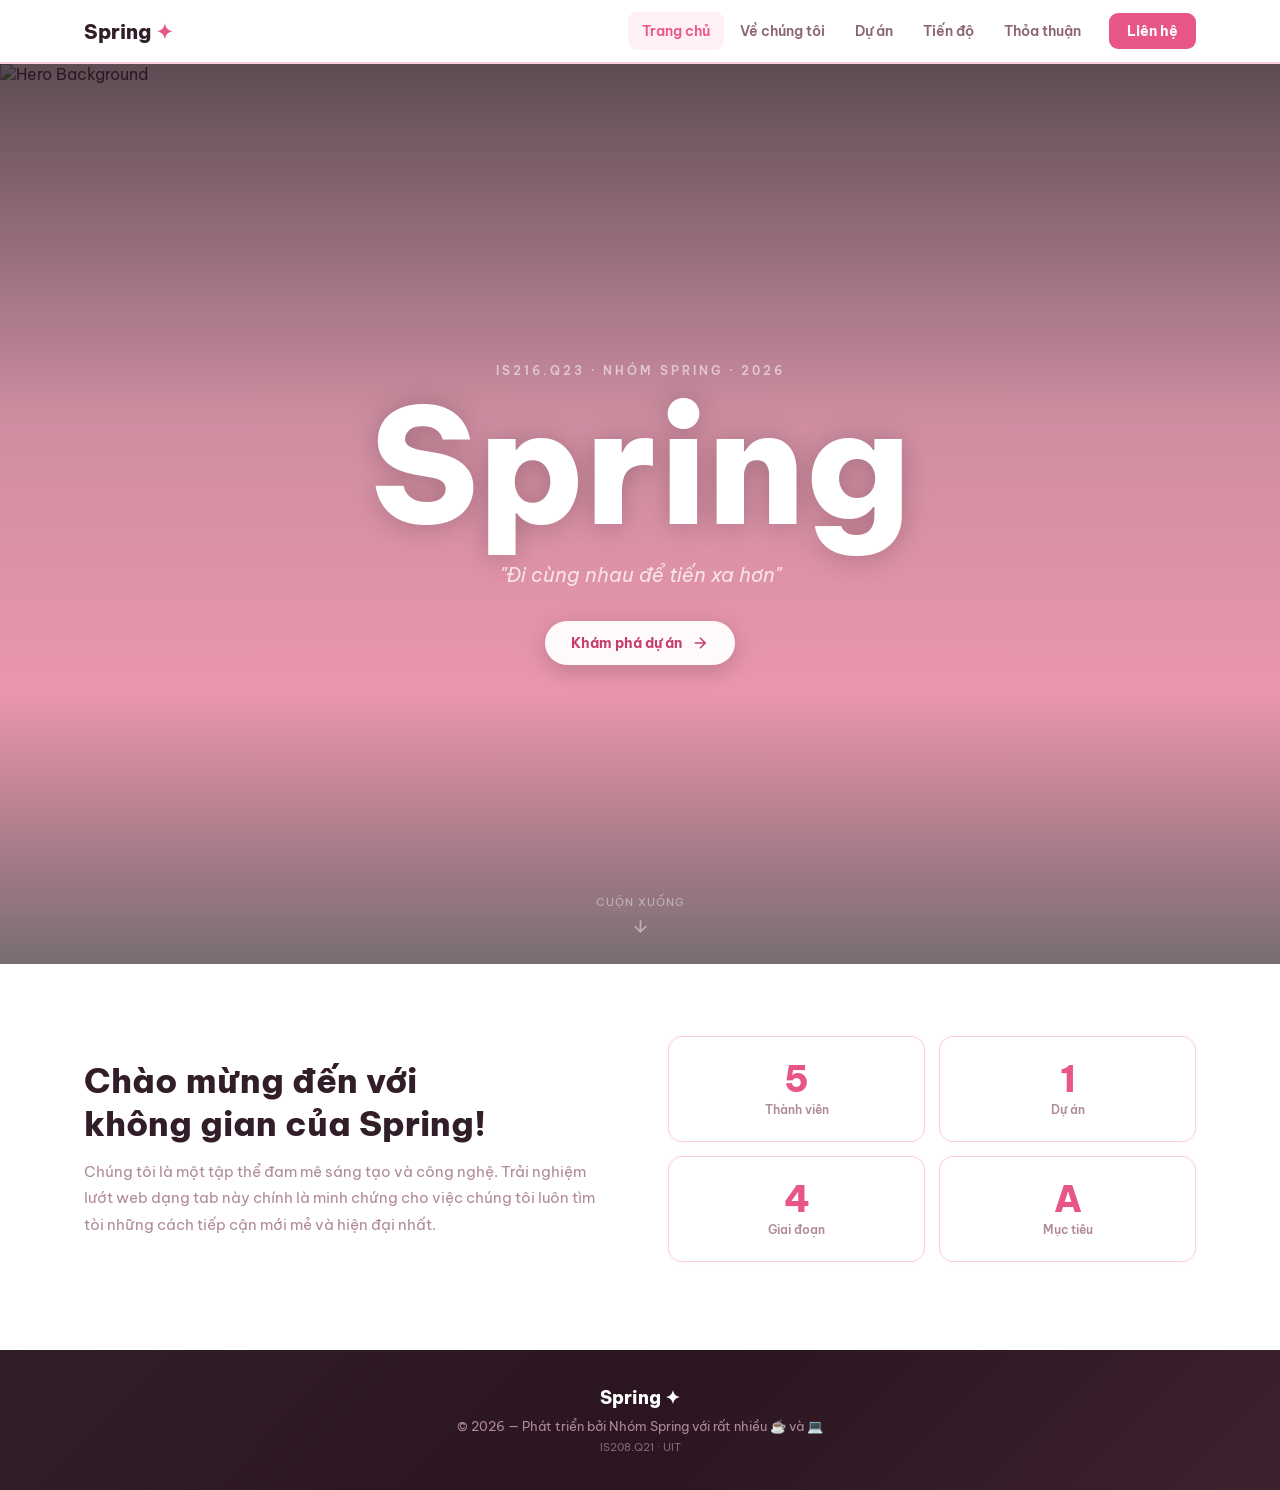
==== index.html @ 21109007 "first commit" ====
<!DOCTYPE html>
<html lang="vi">
<head>
    <meta charset="UTF-8">
    <meta name="viewport" content="width=device-width, initial-scale=1.0">
    <title>Spring — Nhóm Đồ Án IS208</title>
    
    <!-- Fonts -->
    <link rel="preconnect" href="https://fonts.googleapis.com">
    <link rel="preconnect" href="https://fonts.gstatic.com" crossorigin>
    <link href="https://fonts.googleapis.com/css2?family=Be+Vietnam+Pro:ital,wght@0,300;0,400;0,500;0,600;0,700;0,800;1,400&display=swap" rel="stylesheet">
    
    <!-- CSS Files -->
    <link rel="stylesheet" href="css/base.css">
    <link rel="stylesheet" href="css/navbar.css">
    <link rel="stylesheet" href="css/hero.css">
    <link rel="stylesheet" href="css/pages.css">
    <link rel="stylesheet" href="css/modal.css">
    <link rel="stylesheet" href="css/upload.css">
    <link rel="stylesheet" href="css/footer.css">
    <link rel="stylesheet" href="css/responsive.css">
</head>
<body>

    <!-- NAVBAR INJECTED HERE -->
    <div id="header-container"></div>

    <!-- MAIN CONTENT INJECTED HERE -->
    <main id="main-content">
        <!-- Nội dung fragment được tải động vào đây bằng fetch CSS -->
        <section class="page active" style="min-height: 80vh; display: flex; align-items: center; justify-content: center;">
            <div style="text-align: center;">
                <div class="spinner-small" style="width: 32px; height: 32px; border: 3px solid var(--gray-200); border-top-color: var(--pink); border-radius: 50%; animation: spin 0.8s linear infinite; margin: 0 auto 12px;"></div>
                <p style="color: var(--gray-400); font-size: 14px;">Đang tải nội dung website...</p>
                <p style="color: #ef4444; font-size: 13px; margin-top: 10px;">Lưu ý: Mở bằng Live Server để trang hoạt động đúng cấu trúc.</p>
            </div>
        </section>
    </main>

    <!-- FOOTER INJECTED HERE -->
    <div id="footer-container"></div>


    <!-- ═══════════════════════════════════════════
         CÁC MODAL VÀ POPUP CHUNG VẪN ĐỂ Ở TRANG CHỦ HOẶC SẼ CHUYỂN
         Vì dễ gọi js global. Đã rút ngắn index.html
    ═══════════════════════════════════════════ -->

    <!-- POPUP THÀNH VIÊN -->
    <div id="popup-thanh-vien" class="overlay hidden">
        <div class="overlay-backdrop" onclick="dongPopupThanhVien()"></div>
        <div class="popup-card">
            <div class="popup-header">
                <div>
                    <h3 id="popup-ten">Tên thành viên</h3>
                    <p id="popup-vaitro">Vai trò</p>
                </div>
                <button class="close-btn" onclick="dongPopupThanhVien()">
                    <svg width="20" height="20" viewBox="0 0 24 24" fill="none" stroke="currentColor" stroke-width="2"><path d="M18 6L6 18M6 6l12 12"/></svg>
                </button>
            </div>
            <div class="popup-body">
                <div class="popup-row strength">
                    <div class="popup-row-icon">💪</div>
                    <div>
                        <strong>Điểm mạnh</strong>
                        <p id="popup-manh">...</p>
                    </div>
                </div>
                <div class="popup-row improve">
                    <div class="popup-row-icon">🌱</div>
                    <div>
                        <strong>Cần cải thiện</strong>
                        <p id="popup-yeu">...</p>
                    </div>
                </div>
            </div>
        </div>
    </div>

    <!-- ═══════════════════════════════════════════
         MODAL TIẾN ĐỘ 1 -> 4
    ═══════════════════════════════════════════ -->
    <!-- MODAL 1 -->
    <div id="modal-1" class="overlay hidden">
        <div class="overlay-backdrop" onclick="closeModal('modal-1')"></div>
        <div class="modal">
            <div class="modal-header violet">
                <div class="modal-header-meta">
                    <span class="modal-badge">Giai đoạn 1</span>
                    <span class="modal-date">📅 12/02 – 28/02</span>
                </div>
                <h3>Khởi động dự án</h3>
                <button class="close-btn light" onclick="closeModal('modal-1')">
                    <svg width="20" height="20" viewBox="0 0 24 24" fill="none" stroke="currentColor" stroke-width="2"><path d="M18 6L6 18M6 6l12 12"/></svg>
                </button>
            </div>
            <div class="modal-body">
                <div class="modal-summary">
                    <p>Giai đoạn này tập trung vào việc định hình nhóm, chốt đề tài và lên các quy tắc làm việc chung để chuẩn bị cho quá trình code.</p>
                    <div class="progress-bar-wrap">
                        <div class="progress-label"><span>Tiến độ công việc</span><strong>100%</strong></div>
                        <div class="progress-track"><div class="progress-fill done-fill" style="width:100%"></div></div>
                    </div>
                </div>

                <div class="modal-section">
                    <h4><span class="section-icon green">✓</span> Công việc đã thực hiện</h4>
                    <div class="task-list">
                        <div class="task-item done-task">
                            <svg class="task-check" width="20" height="20" viewBox="0 0 20 20" fill="currentColor"><path fill-rule="evenodd" d="M10 18a8 8 0 100-16 8 8 0 000 16zm3.707-9.293a1 1 0 00-1.414-1.414L9 10.586 7.707 9.293a1 1 0 00-1.414 1.414l2 2a1 1 0 001.414 0l4-4z" clip-rule="evenodd"/></svg>
                            <div><strong>Tổ chức họp nhóm (Kick-off) & Chốt đề tài</strong><p>Đã thống nhất lựa chọn đề tài Quản lý Sự kiện.</p></div>
                        </div>
                        <div class="task-item done-task">
                            <svg class="task-check" width="20" height="20" viewBox="0 0 20 20" fill="currentColor"><path fill-rule="evenodd" d="M10 18a8 8 0 100-16 8 8 0 000 16zm3.707-9.293a1 1 0 00-1.414-1.414L9 10.586 7.707 9.293a1 1 0 00-1.414 1.414l2 2a1 1 0 001.414 0l4-4z" clip-rule="evenodd"/></svg>
                            <div><strong>Khởi tạo môi trường làm việc</strong><p>Tạo Repository trên Github, thiết lập Trello.</p></div>
                        </div>
                    </div>
                </div>

                <div class="modal-section">
                    <h4><span class="section-icon blue">📎</span> Tài liệu đính kèm (Tuần 1)</h4>
                    <!-- VÙNG RENDER PDF -->
                    <div id="modal-docs-1"></div>
                </div>
            </div>
        </div>
    </div>

    <!-- MODAL 2 -->
    <div id="modal-2" class="overlay hidden">
        <div class="overlay-backdrop" onclick="closeModal('modal-2')"></div>
        <div class="modal">
            <div class="modal-header sky">
                <div class="modal-header-meta">
                    <span class="modal-badge">Giai đoạn 2</span>
                    <span class="modal-date">📅 Đang tiến hành</span>
                </div>
                <h3>Phân tích và thiết kế</h3>
                <button class="close-btn light" onclick="closeModal('modal-2')">
                    <svg width="20" height="20" viewBox="0 0 24 24" fill="none" stroke="currentColor" stroke-width="2"><path d="M18 6L6 18M6 6l12 12"/></svg>
                </button>
            </div>
            <div class="modal-body">
                <div class="modal-summary">
                    <p>Giai đoạn phân tích yêu cầu, thiết kế cơ sở dữ liệu và xây dựng wireframe giao diện hệ thống.</p>
                    <div class="progress-bar-wrap">
                        <div class="progress-label"><span>Tiến độ công việc</span><strong>60%</strong></div>
                        <div class="progress-track"><div class="progress-fill progress-fill-sky" style="width:60%"></div></div>
                    </div>
                </div>
                <div class="modal-section">
                    <h4><span class="section-icon green">✓</span> Công việc đã thực hiện</h4>
                    <div class="task-list">
                        <div class="task-item done-task">
                            <svg class="task-check" width="20" height="20" viewBox="0 0 20 20" fill="currentColor"><path fill-rule="evenodd" d="M10 18a8 8 0 100-16 8 8 0 000 16zm3.707-9.293a1 1 0 00-1.414-1.414L9 10.586 7.707 9.293a1 1 0 00-1.414 1.414l2 2a1 1 0 001.414 0l4-4z" clip-rule="evenodd"/></svg>
                            <div><strong>Viết tài liệu Business Case</strong><p>Phân tích bối cảnh dự án, xác định phạm vi.</p></div>
                        </div>
                    </div>
                </div>
                <div class="modal-section">
                    <h4><span class="section-icon blue">📎</span> Tài liệu đính kèm (Tuần 2)</h4>
                    <!-- VÙNG RENDER PDF -->
                    <div id="modal-docs-2"></div>
                </div>
            </div>
        </div>
    </div>

    <!-- MODAL 3 -->
    <div id="modal-3" class="overlay hidden">
        <div class="overlay-backdrop" onclick="closeModal('modal-3')"></div>
        <div class="modal">
            <div class="modal-header slate">
                <div class="modal-header-meta">
                    <span class="modal-badge">Giai đoạn 3</span>
                    <span class="modal-date">📅 Sắp tới</span>
                </div>
                <h3>Thực hiện đồ án</h3>
                <button class="close-btn light" onclick="closeModal('modal-3')">
                    <svg width="20" height="20" viewBox="0 0 24 24" fill="none" stroke="currentColor" stroke-width="2"><path d="M18 6L6 18M6 6l12 12"/></svg>
                </button>
            </div>
            <div class="modal-body">
                <div class="modal-summary">
                    <p>Giai đoạn lập trình frontend, backend và thực hiện kiểm thử toàn diện hệ thống.</p>
                    <div class="progress-bar-wrap">
                        <div class="progress-label"><span>Tiến độ công việc</span><strong>0%</strong></div>
                        <div class="progress-track"><div class="progress-fill" style="width:0%"></div></div>
                    </div>
                </div>
                <div class="modal-section">
                    <h4><span class="section-icon gray">📋</span> Công việc dự kiến</h4>
                    <div class="task-list">
                        <div class="task-item pending-task">
                            <svg class="task-pending" width="20" height="20" viewBox="0 0 24 24" fill="none" stroke="currentColor" stroke-width="2"><circle cx="12" cy="12" r="10"/><path d="M12 6v6l4 2"/></svg>
                            <div><strong>Phát triển Web Application</strong><p>Xây dựng frontend, backend và tích hợp Cổng thanh toán.</p></div>
                        </div>
                    </div>
                </div>
                <div class="modal-section">
                    <h4><span class="section-icon blue">📎</span> Tài liệu đính kèm (Tuần 3)</h4>
                    <!-- VÙNG RENDER PDF -->
                    <div id="modal-docs-3"></div>
                </div>
            </div>
        </div>
    </div>

    <!-- MODAL 4 -->
    <div id="modal-4" class="overlay hidden">
        <div class="overlay-backdrop" onclick="closeModal('modal-4')"></div>
        <div class="modal">
            <div class="modal-header slate">
                <div class="modal-header-meta">
                    <span class="modal-badge">Giai đoạn 4</span>
                    <span class="modal-date">📅 Sắp tới</span>
                </div>
                <h3>Báo cáo & Nộp đồ án</h3>
                <button class="close-btn light" onclick="closeModal('modal-4')">
                    <svg width="20" height="20" viewBox="0 0 24 24" fill="none" stroke="currentColor" stroke-width="2"><path d="M18 6L6 18M6 6l12 12"/></svg>
                </button>
            </div>
            <div class="modal-body">
                <div class="modal-summary">
                    <p>Giai đoạn hoàn thiện tài liệu, quay video demo, chuẩn bị báo cáo và nộp đồ án chính thức.</p>
                </div>
                <div class="modal-section">
                    <h4><span class="section-icon blue">📎</span> Tài liệu đính kèm (Tuần 4)</h4>
                    <!-- VÙNG RENDER PDF -->
                    <div id="modal-docs-4"></div>
                </div>
            </div>
        </div>
    </div>

    <!-- JS Files -->
    <script src="js/main.js"></script>

</body>
</html>
---- css/base.css ----
/* ═══════════════════════════════════════════
   VARIABLES & RESET
═══════════════════════════════════════════ */
:root {
  --pink:        #e85588;
  --pink-light:  #f07baa;
  --pink-dark:   #c73d6e;
  --pink-bg:     #fff0f5;
  --pink-border: #fccde0;

  --mint:     #3fbe8c;
  --mint-bg:  #edfaf3;

  --sky:      #3aaced;
  --sky-bg:   #edf6fd;

  --gray-50:  #fdf8f9;
  --gray-100: #f5edf0;
  --gray-200: #e8d8de;
  --gray-300: #d4b8c2;
  --gray-400: #b08a98;
  --gray-500: #8b6572;
  --gray-600: #6b4d58;
  --gray-700: #4e3540;
  --gray-800: #321e28;
  --white:    #ffffff;

  --radius:    14px;
  --radius-sm: 9px;
  --radius-lg: 20px;

  --shadow-sm: 0 1px 4px rgba(180,80,110,.06);
  --shadow-md: 0 4px 16px rgba(180,80,110,.10);
  --shadow-lg: 0 12px 36px rgba(180,80,110,.13);
  --shadow-xl: 0 24px 64px rgba(180,80,110,.16);

  --font: 'Be Vietnam Pro', sans-serif;

  --nav-h: 64px;
  --ease: 0.22s cubic-bezier(0.4, 0, 0.2, 1);
}

*, *::before, *::after { box-sizing: border-box; margin: 0; padding: 0; }
html { scroll-behavior: smooth; }

body {
  font-family: var(--font);
  background: linear-gradient(180deg, var(--gray-50) 0%, #fef5f8 50%, var(--gray-50) 100%);
  background-attachment: fixed;
  color: var(--gray-700);
  min-height: 100vh;
  display: flex;
  flex-direction: column;
  -webkit-font-smoothing: antialiased;
}

img { display: block; max-width: 100%; }
a   { text-decoration: none; color: inherit; }
button { cursor: pointer; border: none; background: none; font-family: inherit; }
ul { list-style: none; }

/* ═══════════════════════════════════════════
   SCROLLBAR
═══════════════════════════════════════════ */
::-webkit-scrollbar { width: 5px; }
::-webkit-scrollbar-track { background: var(--gray-100); }
::-webkit-scrollbar-thumb { background: var(--pink-light); border-radius: 5px; }

/* ═══════════════════════════════════════════
   MAIN & PAGES
═══════════════════════════════════════════ */
main { flex: 1; padding-top: var(--nav-h); }

.page { display: none; animation: fadeUp 0.35s ease both; }
.page.active { display: block; }

@keyframes fadeUp {
  from { opacity: 0; transform: translateY(16px); }
  to   { opacity: 1; transform: translateY(0); }
}

/* ═══════════════════════════════════════════
   PAGE HEADER (shared across pages)
═══════════════════════════════════════════ */
.page-header {
  text-align: center;
  padding: 60px 24px 36px;
  max-width: 680px;
  margin: 0 auto;
}

.page-eyebrow {
  font-size: 11px;
  font-weight: 700;
  letter-spacing: 2.5px;
  text-transform: uppercase;
  color: var(--pink);
  margin-bottom: 10px;
}

.page-title {
  font-size: clamp(28px, 5vw, 42px);
  font-weight: 800;
  color: var(--gray-800);
  line-height: 1.15;
  margin-bottom: 12px;
}

.page-desc {
  font-size: 15px;
  color: var(--gray-400);
  line-height: 1.65;
}
---- css/navbar.css ----
/* ═══════════════════════════════════════════
   NAVBAR
═══════════════════════════════════════════ */
#navbar {
  position: fixed;
  top: 0; width: 100%;
  height: var(--nav-h);
  z-index: 100;
  background: rgba(255,255,255,0.93);
  backdrop-filter: blur(14px);
  -webkit-backdrop-filter: blur(14px);
  border-bottom: 2px solid var(--pink-border);
  transition: background var(--ease), border-color var(--ease), box-shadow var(--ease);
}

.nav-inner {
  max-width: 1160px;
  margin: 0 auto;
  padding: 0 24px;
  height: 100%;
  display: flex;
  align-items: center;
  gap: 6px;
}

.nav-logo {
  font-size: 20px;
  font-weight: 800;
  color: var(--gray-800);
  cursor: pointer;
  margin-right: auto;
  transition: color var(--ease), text-shadow var(--ease);
}
.nav-logo:hover { color: var(--pink); }

.logo-dot {
  color: var(--pink);
  display: inline-block;
  animation: spin-slow 8s linear infinite;
}
@keyframes spin-slow { to { transform: rotate(360deg); } }

.nav-links { display: flex; align-items: center; gap: 2px; }

.nav-tab {
  height: 38px;
  padding: 0 14px;
  border-radius: 9px;
  font-size: 14px;
  font-weight: 600;
  color: var(--gray-500);
  transition: all var(--ease);
}
.nav-tab:hover  { color: var(--pink); background: var(--pink-bg); }
.nav-tab.active { color: var(--pink); background: var(--pink-bg); }


.btn-contact {
  height: 36px;
  padding: 0 18px;
  background: var(--pink);
  color: #fff;
  border-radius: 9px;
  font-size: 14px;
  font-weight: 700;
  margin-left: 8px;
  transition: all var(--ease);
}
.btn-contact:hover {
  background: var(--pink-dark);
  transform: translateY(-1px);
  box-shadow: 0 4px 14px rgba(232,98,138,.35);
}

.hamburger {
  display: none;
  flex-direction: column;
  justify-content: center;
  align-items: center;
  gap: 5px;
  width: 38px; height: 38px;
  border-radius: 9px;
  transition: background var(--ease);
}
.hamburger:hover { background: var(--gray-100); }
.hamburger span {
  display: block;
  width: 20px; height: 2px;
  background: var(--gray-600);
  border-radius: 2px;
  transition: all var(--ease);
}
---- css/hero.css ----
/* ═══════════════════════════════════════════
   HERO
═══════════════════════════════════════════ */
#trang-chu { padding-top: 0 !important; }

.hero {
  position: relative;
  height: 100vh;
  min-height: 580px;
  display: flex;
  align-items: center;
  justify-content: center;
  overflow: hidden;
}

.hero-bg { position: absolute; inset: 0; }
.hero-bg img { width: 100%; height: 100%; object-fit: cover; }

/* FIX: Overlay tối hơn ở phía trên để chữ navbar luôn đọc được */
.hero-overlay {
  position: absolute;
  inset: 0;
  background: linear-gradient(
    180deg,
    rgba(30, 10, 20, 0.72) 0%,
    rgba(160, 40, 75, 0.50) 40%,
    rgba(220, 70, 110, 0.55) 70%,
    rgba(30, 10, 20, 0.60) 100%
  );
}

.hero-content {
  position: relative;
  z-index: 2;
  text-align: center;
  padding: 0 24px;
}

.hero-eyebrow {
  font-size: 12px;
  font-weight: 600;
  letter-spacing: 3px;
  text-transform: uppercase;
  color: rgba(255,255,255,.55);
  margin-bottom: 14px;
}

.hero-title {
  font-size: clamp(80px, 18vw, 160px);
  font-weight: 800;
  color: #fff;
  line-height: .92;
  margin-bottom: 22px;
  text-shadow: 0 2px 28px rgba(0,0,0,.22);
}

.hero-subtitle {
  font-size: clamp(15px, 2.2vw, 20px);
  color: rgba(255,255,255,.75);
  font-style: italic;
  font-weight: 400;
  margin-bottom: 34px;
}

.hero-cta {
  display: inline-flex;
  align-items: center;
  gap: 9px;
  background: rgba(255,255,255,.95);
  color: var(--pink-dark);
  font-weight: 700;
  font-size: 14px;
  padding: 13px 26px;
  border-radius: 50px;
  transition: all var(--ease);
  box-shadow: 0 6px 22px rgba(0,0,0,.18);
}
.hero-cta:hover { transform: translateY(-3px); box-shadow: 0 14px 40px rgba(0,0,0,.26); }
.hero-cta svg { transition: transform var(--ease); }
.hero-cta:hover svg { transform: translateX(4px); }

.hero-scroll {
  position: absolute;
  bottom: 28px;
  left: 50%;
  transform: translateX(-50%);
  display: flex;
  flex-direction: column;
  align-items: center;
  gap: 7px;
  color: rgba(255,255,255,.45);
  font-size: 11px;
  letter-spacing: 1px;
  text-transform: uppercase;
  cursor: pointer;
  animation: bounce 2.4s infinite;
  z-index: 2;
  transition: color var(--ease);
}
.hero-scroll:hover { color: rgba(255,255,255,.85); }

@keyframes bounce {
  0%, 100% { transform: translateX(-50%) translateY(0); }
  55%       { transform: translateX(-50%) translateY(8px); }
}

/* ═══════════════════════════════════════════
   HOME INTRO
═══════════════════════════════════════════ */
.home-intro {
  padding: 72px 24px 88px;
  max-width: 1160px;
  margin: 0 auto;
}

.intro-grid {
  display: grid;
  grid-template-columns: 1fr 1fr;
  gap: 56px;
  align-items: center;
}

.intro-text h2 {
  font-size: clamp(24px, 4vw, 34px);
  font-weight: 800;
  color: var(--gray-800);
  line-height: 1.25;
  margin-bottom: 14px;
}

.intro-text p {
  font-size: 15px;
  line-height: 1.75;
  color: var(--gray-400);
}

.intro-stats {
  display: grid;
  grid-template-columns: 1fr 1fr;
  gap: 14px;
}

.stat-card {
  background: var(--white);
  border: 1.5px solid var(--pink-border);
  border-radius: var(--radius);
  padding: 24px 20px;
  display: flex;
  flex-direction: column;
  align-items: center;
  gap: 5px;
  box-shadow: var(--shadow-sm);
  transition: all var(--ease);
}
.stat-card:hover {
  box-shadow: var(--shadow-md), 0 0 20px rgba(232,85,136,.08);
  transform: translateY(-3px);
  border-color: var(--pink-light);
}

.stat-num {
  font-size: 36px;
  font-weight: 800;
  color: var(--pink);
  line-height: 1;
}

.stat-label {
  font-size: 12px;
  color: var(--gray-400);
  font-weight: 600;
}
---- css/pages.css ----
/* ═══════════════════════════════════════════
   MEMBERS
═══════════════════════════════════════════ */
.members-grid {
  display: flex;
  flex-wrap: wrap;
  justify-content: center;
  gap: 18px;
  padding: 0 24px 80px;
  max-width: 1160px;
  margin: 0 auto;
}

.member-card {
  width: calc(20% - 15px);
  min-width: 180px;
  max-width: 220px;
  background: var(--white);
  border: 1.5px solid var(--gray-200);
  border-radius: var(--radius-lg);
  overflow: hidden;
  cursor: pointer;
  transition: all var(--ease);
  box-shadow: var(--shadow-sm);
}
.member-card:hover {
  transform: translateY(-5px);
  box-shadow: var(--shadow-lg);
  border-color: var(--pink-light);
}

.member-img-wrap {
  position: relative;
  aspect-ratio: 1;
  overflow: hidden;
  background: var(--pink-bg);
}

.member-img-wrap img {
  width: 100%; height: 100%;
  object-fit: cover;
  transition: transform 0.4s ease;
}
.member-card:hover .member-img-wrap img { transform: scale(1.05); }

.member-img-overlay {
  position: absolute;
  inset: 0;
  background: rgba(200,60,100,.68);
  display: flex;
  align-items: center;
  justify-content: center;
  opacity: 0;
  transition: opacity var(--ease);
  backdrop-filter: blur(3px);
}
.member-img-overlay span { color: #fff; font-weight: 700; font-size: 13px; }
.member-card:hover .member-img-overlay { opacity: 1; }

.member-info { padding: 14px 16px; text-align: center; }

.member-info h3 {
  font-size: 15px;
  font-weight: 800;
  color: var(--gray-800);
  margin-bottom: 7px;
}

.member-badge {
  display: inline-block;
  padding: 3px 11px;
  border-radius: 50px;
  font-size: 11px;
  font-weight: 700;
  background: var(--gray-100);
  color: var(--gray-400);
}
.member-badge.leader { background: var(--pink-bg); color: var(--pink); }

/* ═══════════════════════════════════════════
   PROJECT PLACEHOLDER
═══════════════════════════════════════════ */
.project-placeholder {
  max-width: 480px;
  margin: 0 auto 80px;
  text-align: center;
  background: var(--white);
  border: 2px dashed var(--pink-border);
  border-radius: var(--radius-lg);
  padding: 56px 36px;
}

.placeholder-icon { font-size: 52px; margin-bottom: 14px; }

.project-placeholder h3 {
  font-size: 18px;
  font-weight: 800;
  color: var(--gray-700);
  margin-bottom: 8px;
}

.project-placeholder p { color: var(--gray-400); font-size: 14px; margin-bottom: 22px; }

.btn-outline {
  display: inline-block;
  padding: 10px 22px;
  border: 2px solid var(--pink);
  border-radius: 9px;
  color: var(--pink);
  font-weight: 700;
  font-size: 14px;
  transition: all var(--ease);
}
.btn-outline:hover { background: var(--pink); color: #fff; transform: translateY(-2px); }

/* ═══════════════════════════════════════════
   TIMELINE
═══════════════════════════════════════════ */
.timeline {
  max-width: 780px;
  margin: 0 auto;
  padding: 0 24px 80px;
  position: relative;
}

.timeline::before {
  content: '';
  position: absolute;
  left: calc(24px + 22px);
  top: 0; bottom: 0;
  width: 2px;
  background: var(--gray-200);
}

.timeline-item {
  display: flex;
  gap: 22px;
  margin-bottom: 22px;
  position: relative;
}

.timeline-dot {
  width: 44px; height: 44px;
  border-radius: 50%;
  display: flex;
  align-items: center;
  justify-content: center;
  font-size: 16px;
  font-weight: 800;
  flex-shrink: 0;
  position: relative;
  z-index: 1;
  background: var(--pink);
  color: #fff;
  border: 3px solid var(--gray-50);
  box-shadow: 0 0 0 2px var(--pink);
}

.timeline-dot.pulse {
  background: var(--sky);
  box-shadow: 0 0 0 2px var(--sky);
  animation: pulse-ring 2.2s infinite;
}

@keyframes pulse-ring {
  0%   { box-shadow: 0 0 0 2px var(--sky); }
  50%  { box-shadow: 0 0 0 8px rgba(58,172,237,.15); }
  100% { box-shadow: 0 0 0 2px var(--sky); }
}

.timeline-dot.muted {
  background: var(--gray-200);
  color: var(--gray-400);
  box-shadow: 0 0 0 2px var(--gray-200);
}

.timeline-card {
  flex: 1;
  background: var(--white);
  border: 1.5px solid var(--gray-200);
  border-radius: var(--radius);
  padding: 18px 22px;
  display: flex;
  align-items: center;
  gap: 18px;
  box-shadow: var(--shadow-sm);
  transition: all var(--ease);
}
.timeline-card:hover { box-shadow: var(--shadow-md); transform: translateY(-2px); }

.muted-card { opacity: 0.55; }
.muted-card:hover { opacity: 1; }

.timeline-meta { flex-shrink: 0; min-width: 126px; }

.timeline-week {
  display: block;
  font-size: 12px;
  font-weight: 700;
  color: var(--pink);
  background: var(--pink-bg);
  padding: 3px 10px;
  border-radius: 6px;
  margin-bottom: 6px;
  width: fit-content;
}
.timeline-week.muted { color: var(--gray-400); background: var(--gray-100); }

.timeline-status {
  display: flex;
  align-items: center;
  gap: 5px;
  font-size: 11px;
  font-weight: 700;
  letter-spacing: .5px;
  text-transform: uppercase;
}
.done-status     { color: var(--mint); }
.progress-status { color: var(--sky);  }
.pending-status  { color: var(--gray-400); }

.spin { animation: spin 1.6s linear infinite; }
@keyframes spin { to { transform: rotate(360deg); } }

.timeline-body { flex: 1; }
.timeline-body h3 {
  font-size: 16px;
  font-weight: 800;
  color: var(--gray-800);
  margin-bottom: 3px;
}
.timeline-body p { font-size: 13px; color: var(--gray-400); line-height: 1.5; }

.btn-detail {
  display: flex;
  align-items: center;
  gap: 6px;
  padding: 9px 16px;
  border-radius: 9px;
  font-size: 13px;
  font-weight: 700;
  white-space: nowrap;
  flex-shrink: 0;
  color: var(--pink);
  background: var(--pink-bg);
  transition: all var(--ease);
}
.btn-detail:hover { background: var(--pink); color: #fff; }
.btn-detail svg   { transition: transform var(--ease); }
.btn-detail:hover svg { transform: translateX(3px); }

.muted-btn { color: var(--gray-400); background: var(--gray-100); }
.muted-btn:hover { background: var(--gray-600); color: #fff; }

/* ═══════════════════════════════════════════
   CONTRACT
═══════════════════════════════════════════ */
.contract-grid {
  display: grid;
  grid-template-columns: repeat(auto-fill, minmax(260px, 1fr));
  gap: 18px;
  padding: 0 24px 80px;
  max-width: 1160px;
  margin: 0 auto;
}

.contract-card {
  background: var(--white);
  border: 1.5px solid var(--gray-200);
  border-radius: var(--radius);
  padding: 26px;
  box-shadow: var(--shadow-sm);
  transition: all var(--ease);
}
.contract-card:hover {
  box-shadow: var(--shadow-md);
  transform: translateY(-3px);
  border-color: var(--pink-border);
}

.contract-icon { font-size: 26px; margin-bottom: 11px; }

.contract-card h3 {
  font-size: 15px;
  font-weight: 800;
  color: var(--gray-800);
  margin-bottom: 12px;
}

.contract-card ul { display: flex; flex-direction: column; gap: 7px; }
.contract-card li {
  font-size: 13px;
  color: var(--gray-500);
  line-height: 1.55;
  padding-left: 13px;
  position: relative;
}
.contract-card li::before {
  content: '–';
  position: absolute;
  left: 0;
  color: var(--pink-light);
}
---- css/modal.css ----
/* ═══════════════════════════════════════════
   OVERLAY
═══════════════════════════════════════════ */
.overlay {
  position: fixed;
  inset: 0;
  z-index: 200;
  display: flex;
  align-items: center;
  justify-content: center;
  padding: 16px;
}
.overlay.hidden { display: none; }

.overlay-backdrop {
  position: absolute;
  inset: 0;
  background: rgba(50,15,28,.55);
  backdrop-filter: blur(6px);
}

/* ═══════════════════════════════════════════
   POPUP THÀNH VIÊN
═══════════════════════════════════════════ */
.popup-card {
  background: var(--white);
  border-radius: var(--radius-lg);
  width: 100%;
  max-width: 420px;
  overflow: hidden;
  box-shadow: var(--shadow-xl);
  position: relative;
  z-index: 1;
  animation: popIn 0.28s cubic-bezier(0.34, 1.56, 0.64, 1);
}

@keyframes popIn {
  from { opacity: 0; transform: scale(0.92) translateY(8px); }
  to   { opacity: 1; transform: scale(1) translateY(0); }
}

.popup-header {
  background: linear-gradient(135deg, var(--pink) 0%, var(--pink-dark) 100%);
  padding: 22px;
  display: flex;
  justify-content: space-between;
  align-items: flex-start;
  gap: 14px;
}

.popup-header h3 { font-size: 18px; font-weight: 800; color: #fff; margin-bottom: 3px; }
.popup-header p  {
  font-size: 11px;
  font-weight: 600;
  letter-spacing: 1px;
  text-transform: uppercase;
  color: rgba(255,255,255,.6);
}

.close-btn {
  width: 34px; height: 34px;
  border-radius: 50%;
  background: rgba(255,255,255,.15);
  color: #fff;
  display: flex;
  align-items: center;
  justify-content: center;
  flex-shrink: 0;
  transition: background var(--ease);
}
.close-btn:hover { background: rgba(255,255,255,.28); }
.close-btn.light { color: rgba(255,255,255,.8); }

.popup-body { padding: 20px; display: flex; flex-direction: column; gap: 12px; }

.popup-row {
  display: flex;
  gap: 13px;
  padding: 14px;
  border-radius: var(--radius-sm);
}
.popup-row.strength { background: var(--mint-bg); }
.popup-row.improve  { background: var(--pink-bg); }

.popup-row-icon { font-size: 22px; flex-shrink: 0; }

.popup-row strong {
  display: block;
  font-size: 11px;
  font-weight: 800;
  color: var(--gray-600);
  margin-bottom: 4px;
  text-transform: uppercase;
  letter-spacing: .5px;
}

.popup-row p { font-size: 13px; color: var(--gray-500); line-height: 1.55; }

/* ═══════════════════════════════════════════
   MODAL TIẾN ĐỘ
═══════════════════════════════════════════ */
.modal {
  background: var(--white);
  border-radius: var(--radius-lg);
  width: 100%;
  max-width: 620px;
  max-height: 90vh;
  display: flex;
  flex-direction: column;
  overflow: hidden;
  box-shadow: var(--shadow-xl);
  position: relative;
  z-index: 1;
  animation: popIn 0.28s cubic-bezier(0.34, 1.56, 0.64, 1);
}

.modal-header { padding: 28px 28px 22px; position: relative; flex-shrink: 0; }
.modal-header.violet { background: linear-gradient(135deg, var(--pink) 0%, var(--pink-dark) 100%); }
.modal-header.sky    { background: linear-gradient(135deg, var(--sky) 0%, #2890c8 100%); }
.modal-header.slate  { background: linear-gradient(135deg, #6b7280 0%, #4b5563 100%); }

.modal-header-meta {
  display: flex;
  align-items: center;
  gap: 10px;
  margin-bottom: 8px;
}

.modal-badge {
  padding: 3px 10px;
  background: rgba(255,255,255,.2);
  color: #fff;
  font-size: 11px;
  font-weight: 800;
  letter-spacing: 1px;
  text-transform: uppercase;
  border-radius: 50px;
}

.modal-date { font-size: 12px; color: rgba(255,255,255,.65); }

.modal-header h3 { font-size: 24px; font-weight: 800; color: #fff; }

.modal-header .close-btn { position: absolute; top: 18px; right: 18px; }

.modal-body {
  padding: 24px;
  overflow-y: auto;
  flex: 1;
}
.modal-body::-webkit-scrollbar { width: 4px; }
.modal-body::-webkit-scrollbar-thumb { background: var(--pink-light); border-radius: 4px; }

.modal-summary {
  background: var(--gray-50);
  border: 1px solid var(--gray-200);
  border-radius: var(--radius-sm);
  padding: 18px;
  margin-bottom: 22px;
}
.modal-summary p { font-size: 13px; color: var(--gray-500); line-height: 1.6; margin-bottom: 14px; }

.progress-label {
  display: flex;
  justify-content: space-between;
  font-size: 12px;
  font-weight: 700;
  color: var(--gray-600);
  margin-bottom: 7px;
}

.progress-track {
  height: 7px;
  background: var(--gray-200);
  border-radius: 50px;
  overflow: hidden;
}

.progress-fill {
  height: 100%;
  background: var(--gray-300);
  border-radius: 50px;
  transition: width 0.8s ease;
}
.done-fill         { background: linear-gradient(90deg, var(--mint), #6ee7b7); }
.progress-fill-sky { background: linear-gradient(90deg, var(--sky), #7dd3fc); }

.modal-section { margin-bottom: 22px; }

.modal-section h4 {
  display: flex;
  align-items: center;
  gap: 9px;
  font-size: 14px;
  font-weight: 800;
  color: var(--gray-800);
  margin-bottom: 12px;
}

.section-icon {
  width: 26px; height: 26px;
  border-radius: 7px;
  display: flex;
  align-items: center;
  justify-content: center;
  font-size: 12px;
  font-weight: 800;
  flex-shrink: 0;
}
.section-icon.green { background: var(--mint-bg); color: var(--mint); }
.section-icon.blue  { background: #eff6ff; color: #3b82f6; }
.section-icon.gray  { background: var(--gray-100); color: var(--gray-400); }

.task-list { display: flex; flex-direction: column; gap: 9px; }

.task-item {
  display: flex;
  gap: 11px;
  padding: 13px 15px;
  border-radius: var(--radius-sm);
  border: 1px solid transparent;
  transition: border-color var(--ease);
}
.done-task    { background: var(--mint-bg); border-color: #a7f3d0; }
.done-task:hover { border-color: #6ee7b7; }
.pending-task { background: var(--gray-50); border-color: var(--gray-200); }

.task-check   { color: var(--mint); flex-shrink: 0; margin-top: 2px; }
.task-pending { color: var(--gray-300); flex-shrink: 0; margin-top: 2px; }

.task-item strong { display: block; font-size: 13px; font-weight: 800; color: var(--gray-800); margin-bottom: 2px; }
.task-item p      { font-size: 12px; color: var(--gray-400); line-height: 1.5; }

.file-grid { display: grid; grid-template-columns: 1fr 1fr; gap: 9px; }

.file-card {
  display: flex;
  align-items: center;
  gap: 10px;
  padding: 11px;
  background: var(--white);
  border: 1px solid var(--gray-200);
  border-radius: var(--radius-sm);
  transition: all var(--ease);
}
.file-card:hover { border-color: var(--pink-light); box-shadow: var(--shadow-sm); }

.file-icon {
  width: 40px; height: 40px;
  border-radius: 9px;
  display: flex;
  align-items: center;
  justify-content: center;
  font-size: 10px;
  font-weight: 800;
  letter-spacing: .5px;
  flex-shrink: 0;
}
.file-icon.pdf  { background: #fff0f0; color: #ef4444; }
.file-icon.docx { background: #eff6ff; color: #3b82f6; }

.file-info { flex: 1; min-width: 0; }
.file-info strong {
  display: block;
  font-size: 12px;
  font-weight: 700;
  color: var(--gray-700);
  white-space: nowrap;
  overflow: hidden;
  text-overflow: ellipsis;
}
.file-info span { font-size: 11px; color: var(--gray-400); }

.file-dl { color: var(--gray-300); flex-shrink: 0; transition: color var(--ease); }
.file-card:hover .file-dl { color: var(--pink); }
---- css/upload.css ----
/* ═══════════════════════════════════════════
   PDF DISPLAY SECTION (Tài liệu theo tuần)
═══════════════════════════════════════════ */
.docs-section {
  max-width: 780px;
  margin: 0 auto;
  padding: 0 24px 80px;
}

.docs-section-header {
  text-align: center;
  margin-bottom: 28px;
}

.docs-section-header h3 {
  font-size: 22px;
  font-weight: 800;
  color: var(--gray-800);
  margin-bottom: 8px;
}

.docs-section-header p {
  font-size: 14px;
  color: var(--gray-400);
}

/* Week Tabs */
.week-tabs {
  display: flex;
  gap: 6px;
  justify-content: center;
  margin-bottom: 24px;
}

.week-tab {
  padding: 9px 22px;
  border-radius: 50px;
  font-size: 13px;
  font-weight: 700;
  color: var(--gray-400);
  background: var(--gray-100);
  border: 1.5px solid transparent;
  transition: all var(--ease);
}
.week-tab:hover {
  color: var(--pink);
  background: var(--pink-bg);
  border-color: var(--pink-border);
}
.week-tab.active {
  color: #fff;
  background: var(--pink);
  border-color: var(--pink);
  box-shadow: 0 4px 14px rgba(232,85,136,.25);
}

/* Week Content Panels */
.week-panel {
  display: none;
  animation: fadeUp 0.3s ease both;
}
.week-panel.active {
  display: block;
}

/* PDF Cards Grid */
.pdf-grid {
  display: grid;
  grid-template-columns: repeat(auto-fill, minmax(240px, 1fr));
  gap: 12px;
}

.pdf-card {
  display: flex;
  align-items: center;
  gap: 12px;
  padding: 14px 16px;
  background: var(--white);
  border: 1.5px solid var(--gray-200);
  border-radius: var(--radius);
  transition: all var(--ease);
  cursor: pointer;
  text-decoration: none;
  color: inherit;
}
.pdf-card:hover {
  border-color: var(--pink-light);
  box-shadow: var(--shadow-md);
  transform: translateY(-2px);
}

.pdf-icon {
  width: 44px;
  height: 44px;
  border-radius: 10px;
  background: linear-gradient(135deg, #ff6b6b 0%, #ee5a24 100%);
  color: #fff;
  display: flex;
  align-items: center;
  justify-content: center;
  font-size: 11px;
  font-weight: 900;
  letter-spacing: .5px;
  flex-shrink: 0;
}

.pdf-info {
  flex: 1;
  min-width: 0;
}

.pdf-name {
  display: block;
  font-size: 13px;
  font-weight: 700;
  color: var(--gray-800);
  white-space: nowrap;
  overflow: hidden;
  text-overflow: ellipsis;
  margin-bottom: 2px;
}

.pdf-size {
  font-size: 11px;
  color: var(--gray-400);
}

.pdf-download {
  color: var(--gray-300);
  flex-shrink: 0;
  transition: color var(--ease);
}
.pdf-card:hover .pdf-download {
  color: var(--pink);
}

/* Empty State */
.docs-empty {
  text-align: center;
  padding: 40px 20px;
  background: var(--white);
  border: 2px dashed var(--gray-200);
  border-radius: var(--radius);
}

.docs-empty-icon {
  font-size: 40px;
  margin-bottom: 10px;
  opacity: .6;
}

.docs-empty p {
  font-size: 13px;
  color: var(--gray-400);
}

/* Loading State */
.docs-loading {
  text-align: center;
  padding: 40px 20px;
}

.docs-loading .spinner-small {
  width: 28px;
  height: 28px;
  border: 3px solid var(--gray-200);
  border-top-color: var(--pink);
  border-radius: 50%;
  animation: spin 0.8s linear infinite;
  margin: 0 auto 10px;
}

.docs-loading p {
  font-size: 13px;
  color: var(--gray-400);
}
---- css/footer.css ----
/* ═══════════════════════════════════════════
   FOOTER
═══════════════════════════════════════════ */
footer {
  background: linear-gradient(135deg, var(--gray-800) 0%, #2a1520 50%, #3d222e 100%);
  color: var(--gray-400);
  padding: 36px 24px;
  margin-top: auto;
}

.footer-inner {
  max-width: 1160px;
  margin: 0 auto;
  text-align: center;
  display: flex;
  flex-direction: column;
  gap: 6px;
  align-items: center;
}

.footer-logo { font-size: 18px; font-weight: 800; color: #fff; margin-bottom: 3px; }
footer p      { font-size: 13px; }
.footer-class { font-size: 11px; color: var(--gray-500); }
---- css/responsive.css ----
/* ═══════════════════════════════════════════
   RESPONSIVE
═══════════════════════════════════════════ */
@media (max-width: 768px) {
  .nav-links { display: none; }
  .nav-links.open {
    display: flex;
    flex-direction: column;
    position: absolute;
    top: var(--nav-h);
    left: 0; right: 0;
    background: rgba(255,255,255,.97);
    backdrop-filter: blur(20px);
    border-bottom: 1px solid var(--pink-border);
    padding: 10px;
    gap: 3px;
  }
  .nav-tab { height: 42px; text-align: left; padding: 0 14px; border-radius: 9px; }
  .btn-contact { display: none; }
  .hamburger   { display: flex; }

  .intro-grid { grid-template-columns: 1fr; gap: 36px; }
  .file-grid  { grid-template-columns: 1fr; }

  .timeline-card {
    flex-direction: column;
    align-items: flex-start;
    gap: 10px;
  }
  .timeline-meta { min-width: unset; }
  .btn-detail { width: 100%; justify-content: center; }

  .members-grid  { gap: 14px; }
  .member-card   { width: calc(50% - 7px); min-width: unset; max-width: unset; }
  .contract-grid { grid-template-columns: 1fr; }

  .week-tabs { flex-wrap: wrap; }
  .pdf-grid { grid-template-columns: 1fr; }
}

@media (max-width: 480px) {
  .members-grid { gap: 12px; }
  .member-card  { width: 100%; max-width: 100%; }
  .intro-stats  { grid-template-columns: 1fr 1fr; }
  .modal-header { padding: 20px 20px 18px; }
  .modal-header h3 { font-size: 20px; }
}
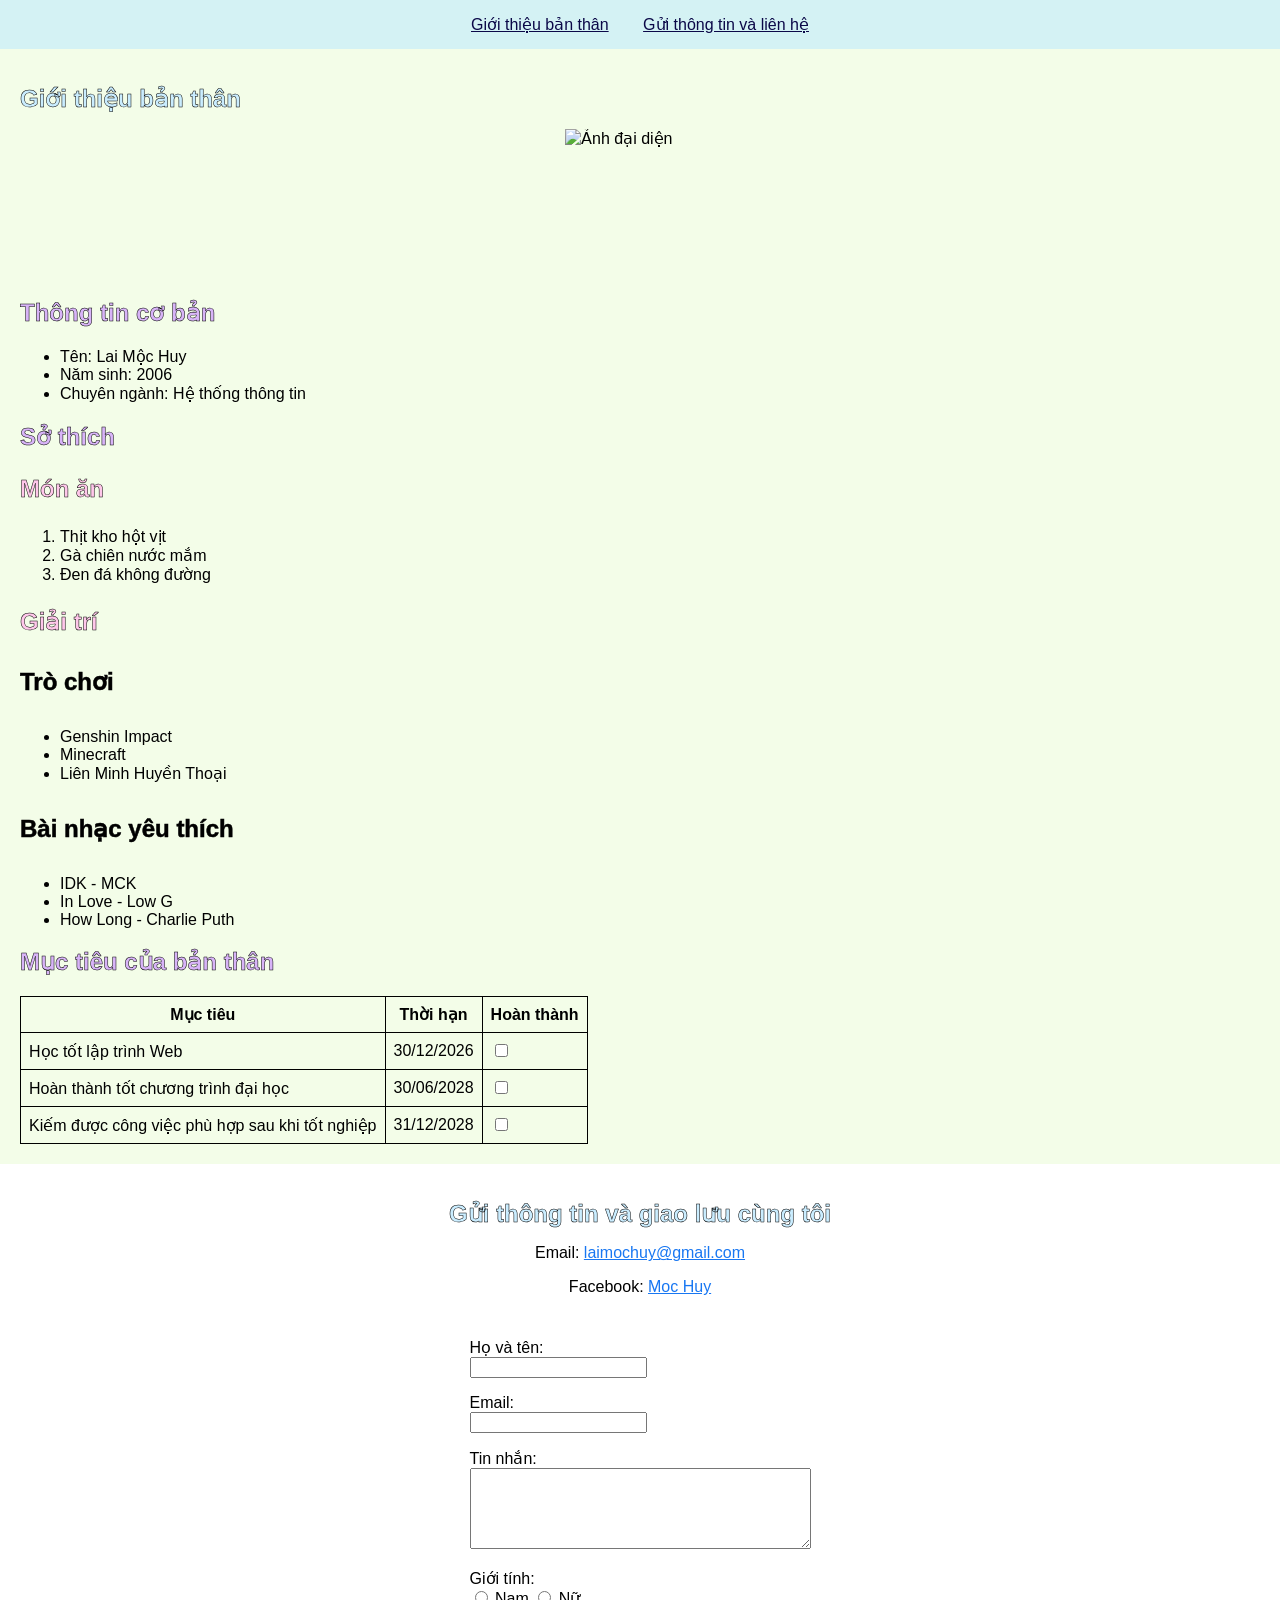
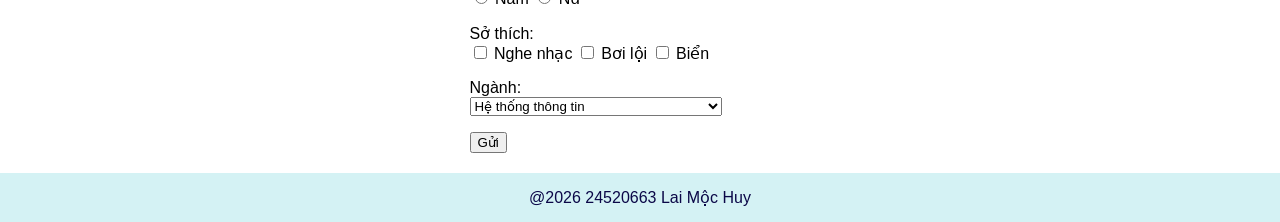
==== commit 2488dd9e: "đổi tên file" ====
--- a/index.html
+++ b/index.html
@@ -1,241 +1,151 @@
-<!DOCTYPE html>
+<!doctype html>
 <html lang="vi">
-<head>
-    <meta charset="UTF-8">
-    <meta name="viewport" content="width=device-width, initial-scale=1.0">
-    <title>Spring — Nhóm Đồ Án IS208</title>
-    
-    <!-- Fonts -->
-    <link rel="preconnect" href="https://fonts.googleapis.com">
-    <link rel="preconnect" href="https://fonts.gstatic.com" crossorigin>
-    <link href="https://fonts.googleapis.com/css2?family=Be+Vietnam+Pro:ital,wght@0,300;0,400;0,500;0,600;0,700;0,800;1,400&display=swap" rel="stylesheet">
-    
-    <!-- CSS Files -->
-    <link rel="stylesheet" href="css/base.css">
-    <link rel="stylesheet" href="css/navbar.css">
-    <link rel="stylesheet" href="css/hero.css">
-    <link rel="stylesheet" href="css/pages.css">
-    <link rel="stylesheet" href="css/modal.css">
-    <link rel="stylesheet" href="css/upload.css">
-    <link rel="stylesheet" href="css/footer.css">
-    <link rel="stylesheet" href="css/responsive.css">
-</head>
-<body>
+  <head>
+    <meta charset="UTF-8" />
+    <meta name="viewport" content="width=device-width, initial-scale=1.0" />
+    <title>Giới thiệu bản thân - Lai Mộc Huy</title>
+    <link rel="stylesheet" type="text/css" href="styles.css" />
+  </head>
 
-    <!-- NAVBAR INJECTED HERE -->
-    <div id="header-container"></div>
+  <body>
+    <nav>
+      <a href="#gioi-thieu">Giới thiệu bản thân</a>
+      <a href="#lien-he">Gửi thông tin và liên hệ</a>
+    </nav>
 
-    <!-- MAIN CONTENT INJECTED HERE -->
-    <main id="main-content">
-        <!-- Nội dung fragment được tải động vào đây bằng fetch CSS -->
-        <section class="page active" style="min-height: 80vh; display: flex; align-items: center; justify-content: center;">
-            <div style="text-align: center;">
-                <div class="spinner-small" style="width: 32px; height: 32px; border: 3px solid var(--gray-200); border-top-color: var(--pink); border-radius: 50%; animation: spin 0.8s linear infinite; margin: 0 auto 12px;"></div>
-                <p style="color: var(--gray-400); font-size: 14px;">Đang tải nội dung website...</p>
-                <p style="color: #ef4444; font-size: 13px; margin-top: 10px;">Lưu ý: Mở bằng Live Server để trang hoạt động đúng cấu trúc.</p>
-            </div>
-        </section>
-    </main>
+    <div id="gioi-thieu" class="intro-section">
+      <h1>Giới thiệu bản thân</h1>
 
-    <!-- FOOTER INJECTED HERE -->
-    <div id="footer-container"></div>
+      <img
+        class="avatar"
+        src="https://raw.githubusercontent.com/MocHuy/MocHuy.github.io/refs/heads/main/input/avatar.jpg"
+        alt="Ảnh đại diện"
+        width="150"
+        height="150"
+      />
 
+      <h2>Thông tin cơ bản</h2>
+      <ul>
+        <li>Tên: Lai Mộc Huy</li>
+        <li>Năm sinh: 2006</li>
+        <li>Chuyên ngành: Hệ thống thông tin</li>
+      </ul>
 
-    <!-- ═══════════════════════════════════════════
-         CÁC MODAL VÀ POPUP CHUNG VẪN ĐỂ Ở TRANG CHỦ HOẶC SẼ CHUYỂN
-         Vì dễ gọi js global. Đã rút ngắn index.html
-    ═══════════════════════════════════════════ -->
+      <h2>Sở thích</h2>
 
-    <!-- POPUP THÀNH VIÊN -->
-    <div id="popup-thanh-vien" class="overlay hidden">
-        <div class="overlay-backdrop" onclick="dongPopupThanhVien()"></div>
-        <div class="popup-card">
-            <div class="popup-header">
-                <div>
-                    <h3 id="popup-ten">Tên thành viên</h3>
-                    <p id="popup-vaitro">Vai trò</p>
-                </div>
-                <button class="close-btn" onclick="dongPopupThanhVien()">
-                    <svg width="20" height="20" viewBox="0 0 24 24" fill="none" stroke="currentColor" stroke-width="2"><path d="M18 6L6 18M6 6l12 12"/></svg>
-                </button>
-            </div>
-            <div class="popup-body">
-                <div class="popup-row strength">
-                    <div class="popup-row-icon">💪</div>
-                    <div>
-                        <strong>Điểm mạnh</strong>
-                        <p id="popup-manh">...</p>
-                    </div>
-                </div>
-                <div class="popup-row improve">
-                    <div class="popup-row-icon">🌱</div>
-                    <div>
-                        <strong>Cần cải thiện</strong>
-                        <p id="popup-yeu">...</p>
-                    </div>
-                </div>
-            </div>
-        </div>
+      <h3>Món ăn</h3>
+      <ol>
+        <li>Thịt kho hột vịt</li>
+        <li>Gà chiên nước mắm</li>
+        <li>Đen đá không đường</li>
+      </ol>
+
+      <h3>Giải trí</h3>
+
+      <h4>Trò chơi</h4>
+      <ul>
+        <li>Genshin Impact</li>
+        <li>Minecraft</li>
+        <li>Liên Minh Huyền Thoại</li>
+      </ul>
+
+      <h4>Bài nhạc yêu thích</h4>
+      <ul>
+        <li>IDK - MCK</li>
+        <li>In Love - Low G</li>
+        <li>How Long - Charlie Puth</li>
+      </ul>
+
+      <h2>Mục tiêu của bản thân</h2>
+      <table>
+        <tr>
+          <th>Mục tiêu</th>
+          <th>Thời hạn</th>
+          <th>Hoàn thành</th>
+        </tr>
+        <tr>
+          <td>Học tốt lập trình Web</td>
+          <td>30/12/2026</td>
+          <td><input type="checkbox" /></td>
+        </tr>
+        <tr>
+          <td>Hoàn thành tốt chương trình đại học</td>
+          <td>30/06/2028</td>
+          <td><input type="checkbox" /></td>
+        </tr>
+        <tr>
+          <td>Kiếm được công việc phù hợp sau khi tốt nghiệp</td>
+          <td>31/12/2028</td>
+          <td><input type="checkbox" /></td>
+        </tr>
+      </table>
     </div>
 
-    <!-- ═══════════════════════════════════════════
-         MODAL TIẾN ĐỘ 1 -> 4
-    ═══════════════════════════════════════════ -->
-    <!-- MODAL 1 -->
-    <div id="modal-1" class="overlay hidden">
-        <div class="overlay-backdrop" onclick="closeModal('modal-1')"></div>
-        <div class="modal">
-            <div class="modal-header violet">
-                <div class="modal-header-meta">
-                    <span class="modal-badge">Giai đoạn 1</span>
-                    <span class="modal-date">📅 12/02 – 28/02</span>
-                </div>
-                <h3>Khởi động dự án</h3>
-                <button class="close-btn light" onclick="closeModal('modal-1')">
-                    <svg width="20" height="20" viewBox="0 0 24 24" fill="none" stroke="currentColor" stroke-width="2"><path d="M18 6L6 18M6 6l12 12"/></svg>
-                </button>
-            </div>
-            <div class="modal-body">
-                <div class="modal-summary">
-                    <p>Giai đoạn này tập trung vào việc định hình nhóm, chốt đề tài và lên các quy tắc làm việc chung để chuẩn bị cho quá trình code.</p>
-                    <div class="progress-bar-wrap">
-                        <div class="progress-label"><span>Tiến độ công việc</span><strong>100%</strong></div>
-                        <div class="progress-track"><div class="progress-fill done-fill" style="width:100%"></div></div>
-                    </div>
-                </div>
+    <div id="lien-he" class="contact-section">
+      <h1>Gửi thông tin và giao lưu cùng tôi</h1>
 
-                <div class="modal-section">
-                    <h4><span class="section-icon green">✓</span> Công việc đã thực hiện</h4>
-                    <div class="task-list">
-                        <div class="task-item done-task">
-                            <svg class="task-check" width="20" height="20" viewBox="0 0 20 20" fill="currentColor"><path fill-rule="evenodd" d="M10 18a8 8 0 100-16 8 8 0 000 16zm3.707-9.293a1 1 0 00-1.414-1.414L9 10.586 7.707 9.293a1 1 0 00-1.414 1.414l2 2a1 1 0 001.414 0l4-4z" clip-rule="evenodd"/></svg>
-                            <div><strong>Tổ chức họp nhóm (Kick-off) & Chốt đề tài</strong><p>Đã thống nhất lựa chọn đề tài Quản lý Sự kiện.</p></div>
-                        </div>
-                        <div class="task-item done-task">
-                            <svg class="task-check" width="20" height="20" viewBox="0 0 20 20" fill="currentColor"><path fill-rule="evenodd" d="M10 18a8 8 0 100-16 8 8 0 000 16zm3.707-9.293a1 1 0 00-1.414-1.414L9 10.586 7.707 9.293a1 1 0 00-1.414 1.414l2 2a1 1 0 001.414 0l4-4z" clip-rule="evenodd"/></svg>
-                            <div><strong>Khởi tạo môi trường làm việc</strong><p>Tạo Repository trên Github, thiết lập Trello.</p></div>
-                        </div>
-                    </div>
-                </div>
+      <p>
+        Email:
+        <a href="mailto:laimochuy@gmail.com">laimochuy@gmail.com</a>
+      </p>
+      <p>
+        Facebook:
+        <a href="https://facebook.com/lmhuy2k6" target="_blank">Moc Huy</a>
+      </p>
 
-                <div class="modal-section">
-                    <h4><span class="section-icon blue">📎</span> Tài liệu đính kèm (Tuần 1)</h4>
-                    <!-- VÙNG RENDER PDF -->
-                    <div id="modal-docs-1"></div>
-                </div>
-            </div>
-        </div>
+      <form>
+        <p>
+          <label for="fullname">Họ và tên:</label><br />
+          <input type="text" id="fullname" name="fullname" />
+        </p>
+
+        <p>
+          <label for="email">Email:</label><br />
+          <input type="email" id="email" name="email" />
+        </p>
+
+        <p>
+          <label for="message">Tin nhắn:</label><br />
+          <textarea id="message" name="message" rows="5" cols="40"></textarea>
+        </p>
+
+        <p>
+          Giới tính:<br />
+          <input type="radio" id="male" name="gender" value="Nam" />
+          <label for="male">Nam</label>
+
+          <input type="radio" id="female" name="gender" value="Nữ" />
+          <label for="female">Nữ</label>
+        </p>
+
+        <p>
+          Sở thích:<br />
+          <input type="checkbox" id="music" name="hobby" value="Nghe nhạc" />
+          <label for="music">Nghe nhạc</label>
+
+          <input type="checkbox" id="swim" name="hobby" value="Bơi lội" />
+          <label for="swim">Bơi lội</label>
+
+          <input type="checkbox" id="sea" name="hobby" value="Biển" />
+          <label for="sea">Biển</label>
+        </p>
+
+        <p>
+          <label for="major">Ngành:</label><br />
+          <select id="major" name="major">
+            <option value="HTTT">Hệ thống thông tin</option>
+            <option value="KHMT">Khoa học máy tính</option>
+            <option value="KTPM">Kỹ thuật phần mềm</option>
+            <option value="MMT">Mạng máy tính và truyền thông dữ liệu</option>
+          </select>
+        </p>
+
+        <input type="submit" value="Gửi" />
+      </form>
     </div>
 
-    <!-- MODAL 2 -->
-    <div id="modal-2" class="overlay hidden">
-        <div class="overlay-backdrop" onclick="closeModal('modal-2')"></div>
-        <div class="modal">
-            <div class="modal-header sky">
-                <div class="modal-header-meta">
-                    <span class="modal-badge">Giai đoạn 2</span>
-                    <span class="modal-date">📅 Đang tiến hành</span>
-                </div>
-                <h3>Phân tích và thiết kế</h3>
-                <button class="close-btn light" onclick="closeModal('modal-2')">
-                    <svg width="20" height="20" viewBox="0 0 24 24" fill="none" stroke="currentColor" stroke-width="2"><path d="M18 6L6 18M6 6l12 12"/></svg>
-                </button>
-            </div>
-            <div class="modal-body">
-                <div class="modal-summary">
-                    <p>Giai đoạn phân tích yêu cầu, thiết kế cơ sở dữ liệu và xây dựng wireframe giao diện hệ thống.</p>
-                    <div class="progress-bar-wrap">
-                        <div class="progress-label"><span>Tiến độ công việc</span><strong>60%</strong></div>
-                        <div class="progress-track"><div class="progress-fill progress-fill-sky" style="width:60%"></div></div>
-                    </div>
-                </div>
-                <div class="modal-section">
-                    <h4><span class="section-icon green">✓</span> Công việc đã thực hiện</h4>
-                    <div class="task-list">
-                        <div class="task-item done-task">
-                            <svg class="task-check" width="20" height="20" viewBox="0 0 20 20" fill="currentColor"><path fill-rule="evenodd" d="M10 18a8 8 0 100-16 8 8 0 000 16zm3.707-9.293a1 1 0 00-1.414-1.414L9 10.586 7.707 9.293a1 1 0 00-1.414 1.414l2 2a1 1 0 001.414 0l4-4z" clip-rule="evenodd"/></svg>
-                            <div><strong>Viết tài liệu Business Case</strong><p>Phân tích bối cảnh dự án, xác định phạm vi.</p></div>
-                        </div>
-                    </div>
-                </div>
-                <div class="modal-section">
-                    <h4><span class="section-icon blue">📎</span> Tài liệu đính kèm (Tuần 2)</h4>
-                    <!-- VÙNG RENDER PDF -->
-                    <div id="modal-docs-2"></div>
-                </div>
-            </div>
-        </div>
-    </div>
-
-    <!-- MODAL 3 -->
-    <div id="modal-3" class="overlay hidden">
-        <div class="overlay-backdrop" onclick="closeModal('modal-3')"></div>
-        <div class="modal">
-            <div class="modal-header slate">
-                <div class="modal-header-meta">
-                    <span class="modal-badge">Giai đoạn 3</span>
-                    <span class="modal-date">📅 Sắp tới</span>
-                </div>
-                <h3>Thực hiện đồ án</h3>
-                <button class="close-btn light" onclick="closeModal('modal-3')">
-                    <svg width="20" height="20" viewBox="0 0 24 24" fill="none" stroke="currentColor" stroke-width="2"><path d="M18 6L6 18M6 6l12 12"/></svg>
-                </button>
-            </div>
-            <div class="modal-body">
-                <div class="modal-summary">
-                    <p>Giai đoạn lập trình frontend, backend và thực hiện kiểm thử toàn diện hệ thống.</p>
-                    <div class="progress-bar-wrap">
-                        <div class="progress-label"><span>Tiến độ công việc</span><strong>0%</strong></div>
-                        <div class="progress-track"><div class="progress-fill" style="width:0%"></div></div>
-                    </div>
-                </div>
-                <div class="modal-section">
-                    <h4><span class="section-icon gray">📋</span> Công việc dự kiến</h4>
-                    <div class="task-list">
-                        <div class="task-item pending-task">
-                            <svg class="task-pending" width="20" height="20" viewBox="0 0 24 24" fill="none" stroke="currentColor" stroke-width="2"><circle cx="12" cy="12" r="10"/><path d="M12 6v6l4 2"/></svg>
-                            <div><strong>Phát triển Web Application</strong><p>Xây dựng frontend, backend và tích hợp Cổng thanh toán.</p></div>
-                        </div>
-                    </div>
-                </div>
-                <div class="modal-section">
-                    <h4><span class="section-icon blue">📎</span> Tài liệu đính kèm (Tuần 3)</h4>
-                    <!-- VÙNG RENDER PDF -->
-                    <div id="modal-docs-3"></div>
-                </div>
-            </div>
-        </div>
-    </div>
-
-    <!-- MODAL 4 -->
-    <div id="modal-4" class="overlay hidden">
-        <div class="overlay-backdrop" onclick="closeModal('modal-4')"></div>
-        <div class="modal">
-            <div class="modal-header slate">
-                <div class="modal-header-meta">
-                    <span class="modal-badge">Giai đoạn 4</span>
-                    <span class="modal-date">📅 Sắp tới</span>
-                </div>
-                <h3>Báo cáo & Nộp đồ án</h3>
-                <button class="close-btn light" onclick="closeModal('modal-4')">
-                    <svg width="20" height="20" viewBox="0 0 24 24" fill="none" stroke="currentColor" stroke-width="2"><path d="M18 6L6 18M6 6l12 12"/></svg>
-                </button>
-            </div>
-            <div class="modal-body">
-                <div class="modal-summary">
-                    <p>Giai đoạn hoàn thiện tài liệu, quay video demo, chuẩn bị báo cáo và nộp đồ án chính thức.</p>
-                </div>
-                <div class="modal-section">
-                    <h4><span class="section-icon blue">📎</span> Tài liệu đính kèm (Tuần 4)</h4>
-                    <!-- VÙNG RENDER PDF -->
-                    <div id="modal-docs-4"></div>
-                </div>
-            </div>
-        </div>
-    </div>
-
-    <!-- JS Files -->
-    <script src="js/main.js"></script>
-
-</body>
+    <footer>
+      <p>@2026 24520663 Lai Mộc Huy</p>
+    </footer>
+  </body>
 </html>
--- a/styles.css
+++ b/styles.css
@@ -0,0 +1,79 @@
+body {
+  margin: 0;
+  font-family: Arial, sans-serif;
+}
+
+nav,
+footer {
+  background-color: #d4f2f4;
+  color: #0b0848;
+  padding: 15px;
+  text-align: center;
+}
+
+nav a {
+  color: #0b0848;
+  margin: 0 15px;
+}
+
+.intro-section {
+  background-color: #f3fde8;
+  padding: 20px;
+}
+
+.contact-section {
+  background-repeat: repeat;
+  padding: 20px;
+  text-align: center;
+}
+
+h1,
+h2,
+h3,
+h4 {
+  font-size: 24px;
+  -webkit-text-stroke: 0.5px black;
+}
+
+h1 {
+  color: #caedff;
+}
+
+h2 {
+  color: #d8b4f8;
+}
+
+h3 {
+  color: #ffc7ea;
+}
+
+.avatar {
+  display: block;
+  margin-left: auto;
+  margin-right: auto;
+}
+
+table {
+  border-collapse: collapse;
+  margin-top: 10px;
+}
+
+th,
+td {
+  border: 1px solid black;
+  padding: 8px;
+}
+
+.contact-section form {
+  display: inline-block;
+  text-align: left;
+  margin-top: 10px;
+}
+
+.contact-section a {
+  color: #1877f2;
+}
+
+footer p {
+  margin: 0;
+}
